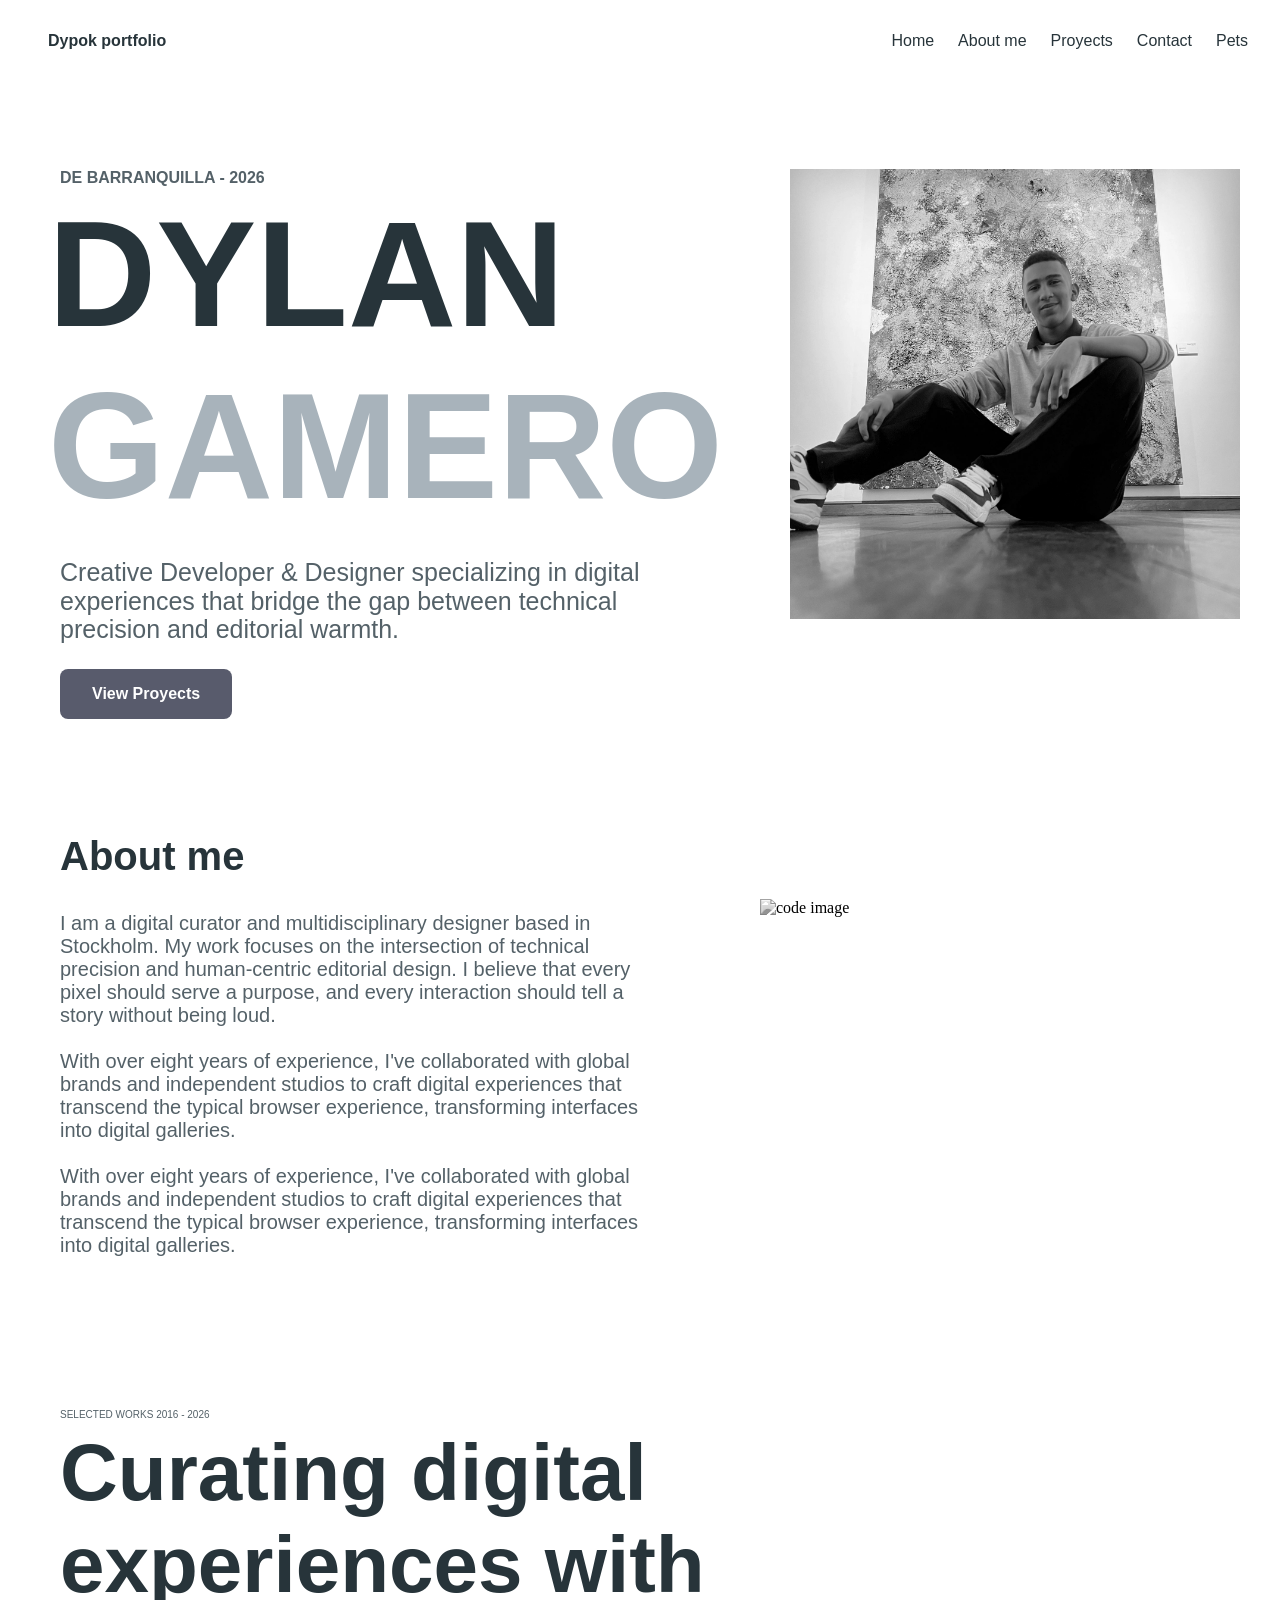
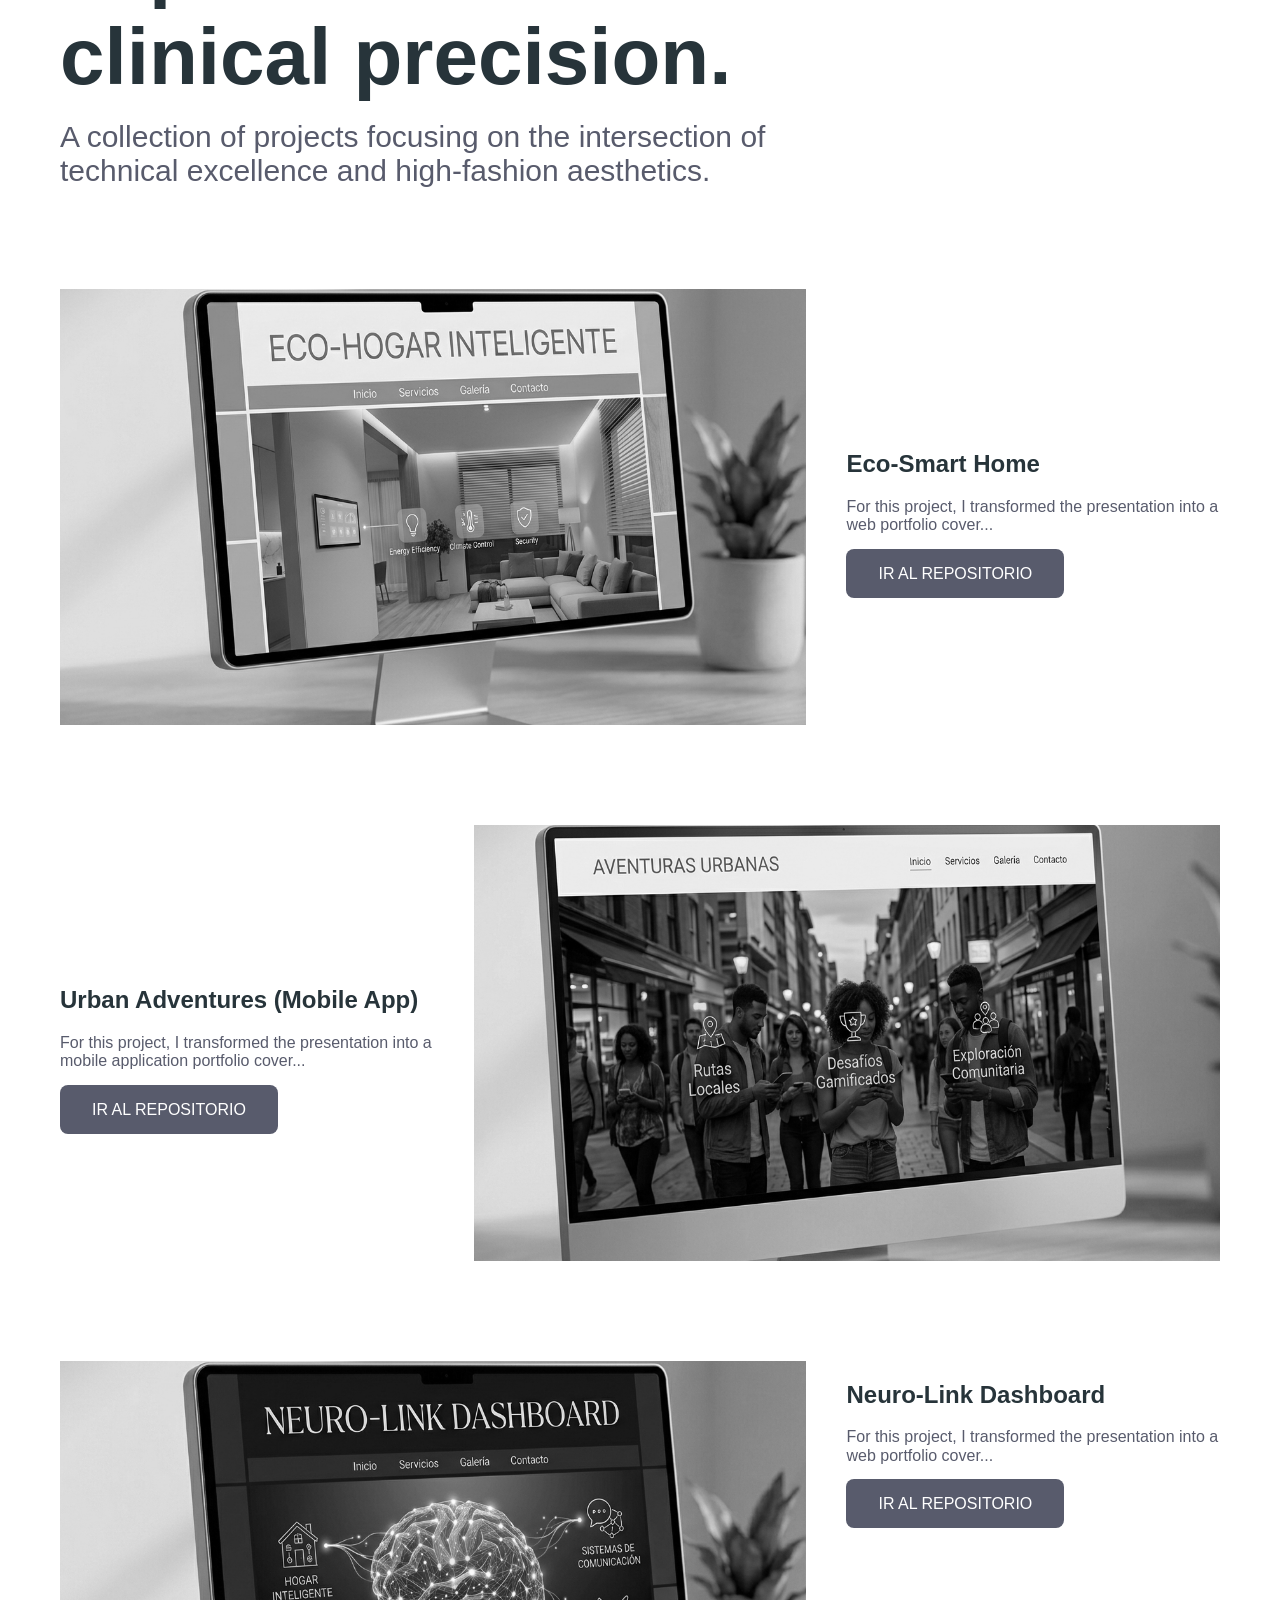
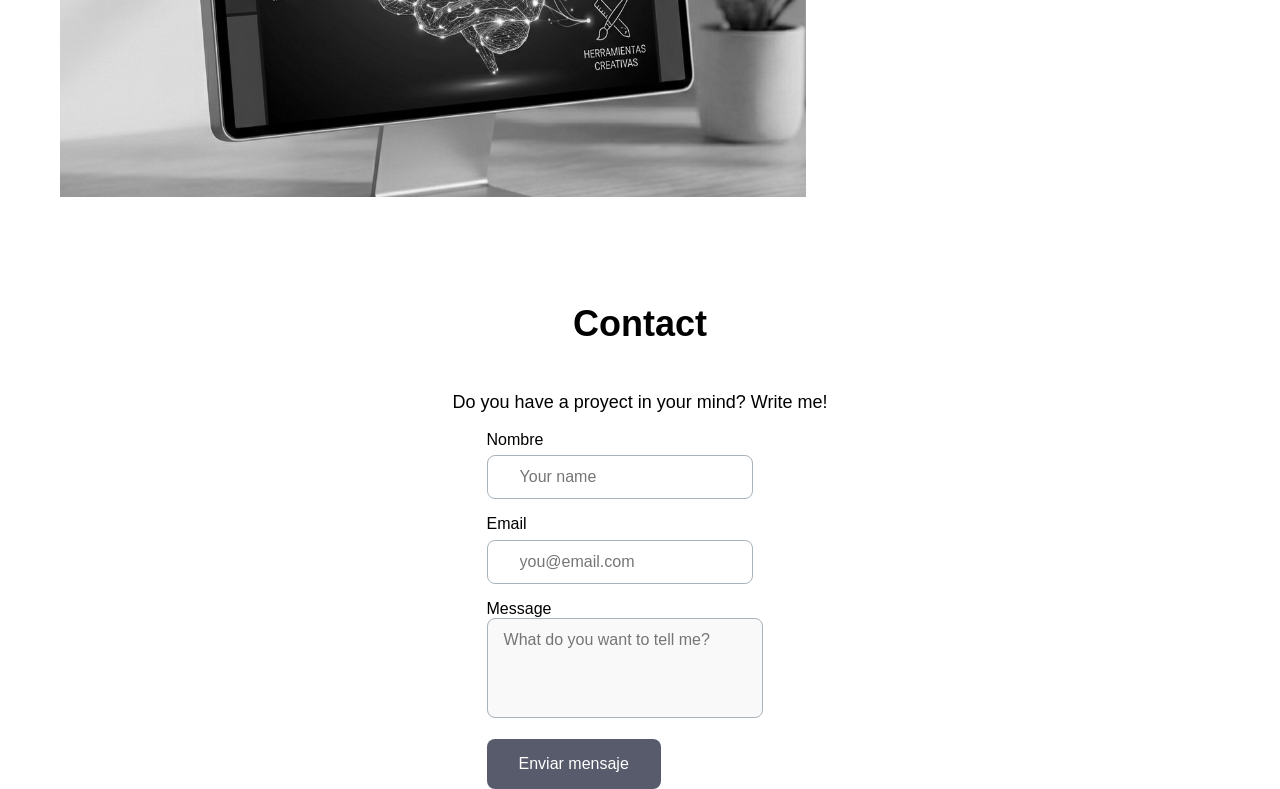
==== index.html @ 494ccb98 "v1" ====
<!DOCTYPE html>
<html lang="en">

<head>
    <meta charset="UTF-8">
    <meta name="viewport" content="width=device-width, initial-scale=1.0">
    <link rel="stylesheet" href="src/css/style.css">
    <link rel="stylesheet" href="src/css/normalize.css">
    <link rel="stylesheet" href="src/fonts/Inter-VariableFont_opsz,wght.ttf">
    <link rel="stylesheet" href="src/fonts/Lato-Bold.ttf">
    <title>Dylan Gamero Portfolio</title>
</head>

<body>
    <header>

        <nav>
            <h4 class="title_links inter_font first_color">Dypok portfolio</h4>
            <ul class="nav_links">
                <li><a class="first_color inter_font" href="index.html">Home</a></li>
                <li><a class="inter_font first_color" href="#About">About me</a></li>
                <li><a class="inter_font first_color" href="#Proyects">Proyects</a></li>
                <li><a class="inter_font first_color" href="#Contact">Contact</a></li>
                <li><a class="inter_font first_color" href="mascotas.html">Pets</a></li>
            </ul>

        </nav>
    </header>
    <main id="About">

        <section class="first_section">
            <div class="first_section_f">
                <h4 class="lato-bold third_color">DE BARRANQUILLA - 2026</h4>

                <h1 class="lato-bold first_color">DYLAN <span class="lato-bold second_color">GAMERO</span></h1>
                <p class="third_color section_p">Creative Developer & Designer specializing in digital
                    experiences that
                    bridge the gap between
                    technical precision and editorial warmth.</p>
                <button onclick="Proyects" class="button_1 lato-bold">View Proyects</button>
            </div>
            <img class="first_section_img" src="src/imgs/my_photo.webp" alt="foto de dylan gamero">
        </section>

        <section id="Proyects" class="second_section">
            <div>
                <h2 class="second_section_title">About me</h2>
                <p class="second_section_p third_color">I am a digital curator and multidisciplinary designer based in
                    Stockholm.
                    My work focuses on the
                    intersection of technical precision and human-centric editorial design. I believe that every pixel
                    should serve a purpose, and every interaction should tell a story without being loud.
                    <br><br>
                    With over eight years of experience, I've collaborated with global brands and independent
                    studios to
                    craft digital experiences that transcend the typical browser experience, transforming interfaces
                    into digital galleries.
                    <br><br>
                    With over eight years of experience, I've collaborated with global brands and independent studios to
                    craft digital experiences that transcend the typical browser experience, transforming interfaces
                    into digital galleries.
                </p>
            </div>
            <img class="second_section_img" src="src/imgs/code.jpg" alt="code image">
        </section>

        <section id="Proyects">
            <div class="third_section_title">
                <p class="third_section_p_t">SELECTED WORKS 2016 - 2026</p>
                <h2 class="third_section_h2">Curating digital experiences with clinical precision.</h2>
                <p class="third_section_p">A collection of projects focusing on the intersection of technical excellence
                    and high-fashion aesthetics.</p>
            </div>

            <ul class="third_section" style="list-style: none; padding: 0;">

                <li class="card_1">
                    <div class="img_container">
                        <img src="src/imgs/proyect_1.png" alt="Proyect 1">
                    </div>
                    <div class="card_1_section">
                        <h2>Eco-Smart Home</h2>
                        <p>For this project, I transformed the presentation into a web portfolio cover...</p>
                        <a class="button_2" target="_blank" href="https://github.com/dypokkk">IR AL REPOSITORIO</a>
                    </div>
                </li>

                <li class="card_2">
                    <div class="card_2_section">
                        <h2>Urban Adventures (Mobile App)</h2>
                        <p>For this project, I transformed the presentation into a mobile application portfolio cover...
                        </p>
                        <a class="button_2" target="_blank" href="https://github.com/dypokkk">IR AL REPOSITORIO</a>
                    </div>
                    <div class="img_container">
                        <img src="src/imgs/proyect_2.png" alt="Proyect 2">
                    </div>
                </li>

                <li class="card_3">
                    <div class="img_container">
                        <img src="src/imgs/proyect_3.png" alt="Proyect 3">
                    </div>
                    <div class="card_3_section">
                        <h2>Neuro-Link Dashboard</h2>
                        <p>For this project, I transformed the presentation into a web portfolio cover...</p>
                        <a class="button_2" target="_blank" href="https://github.com/dypokkk">IR AL REPOSITORIO</a>
                    </div>
                </li>

            </ul>
        </section>
        <section id="contact">
            <div class="fourth_section">
                <h2>Contact</h2>
                <p>
                    Do you have a proyect in your mind? Write me!
                </p>

                <form class="fourth_section_form" action="#" method="post">

                    <div>
                        <label for="nombre">Nombre</label>
                        <input type="text" name="name" placeholder="Your name" required />
                    </div>

                    <div>
                        <label for="email">Email</label>
                        <input type="email" id="email" name="email" placeholder="you@email.com" required />
                    </div>

                    <div>
                        <label for="mensaje">Message</label>
                        <textarea name="message" placeholder="What do you want to tell me?" required></textarea>
                    </div>

                    <button style="margin-top: 16px;" type="submit" class="button_2">Enviar mensaje</button>

                </form>
            </div>
        </section>

    </main>

</body>

</html>
---- src/css/style.css ----
.inter_font {
    font-family: "Inter", sans-serif;
}

.lato-bold {
    font-family: "Lato", sans-serif;
    font-weight: 700;
}

a {
    text-decoration: none;
}

header {
    position: sticky;
    z-index: 1000;
    top: 0;
}

nav {
    color: #ecf0f1;
    display: flex;
    justify-content: space-between;
    align-items: center;
    padding: 16px 32px;
    background-color: rgba(255, 255, 255, 0.5);
    -webkit-backdrop-filter: blur(10px);
    backdrop-filter: blur(10px);
    border-bottom: 1px solid rgba(255, 255, 255, 0.2);
}

.nav_links {
    list-style: none;
    display: flex;
    gap: 24px;
    align-items: center;

}

.title_links {
    gap: 12px;
    display: flex;
    align-items: center;
    margin-left: 16px;
}

.first_color {
    color: #27343a;
}

.second_color {
    color: #a8b3bb;
}

.third_color {
    color: #546168;
}

h4 {
    margin: 0;
}

.button_1 {
    background-color: #585b6c;
    border: none;
    color: #fff;
    padding: 16px 32px;
    font-size: 16px;
    cursor: pointer;
    border-radius: 8px;
}

.first_section {
    display: flex;
    margin-top: 86px;
    margin-left: 60px;
}

.first_section h1 {
    font-size: 150px;
    margin: 0;
    margin-left: -12px;
}

.article_texts {
    margin-right: 40px;
}

.first_section_img {
    width: auto;
    height: 450px;
    filter: grayscale(100%);
    transition: filter 0.5s ease-in-out;
    margin-right: 40px;
}

.first_section>img:hover {
    filter: none;
}

.section_p {
    font-size: 25px;
    font-weight: 500;
    font-family: "Lato", sans-serif;
    width: 600px;
}

.second_section {
    display: flex;
    margin-top: 80px;
}


.second_section_img {
    width: auto;
    height: 350px;
    margin-top: 100px;
    margin-bottom: 100px;
    margin-left: 100px;
    filter: grayscale(100%);
    transition: filter 0.5s ease-in-out;
}

.second_section>img:hover {
    filter: none;
}

.second_section_p {
    font-size: 20px;
    font-weight: 500;
    font-family: "Lato", sans-serif;
    width: 600px;
    margin-left: 60px;
}

.second_section_p br {
    margin: 24px;
}

.second_section_title {
    color: #27343a;
    font-family: "Lato", sans-serif;
    width: 600px;
    font-size: 40px;
    margin-left: 60px;
}

.third_section_title {
    width: 800px;
    margin: 60px;

}

.third_section_h2 {
    color: #27343a;
    font-family: "Lato", sans-serif;
    font-size: 80px;
}

.third_section_p_t {
    color: #546168;
    font-family: "Lato", sans-serif;
    margin-bottom: -60px;
    font-size: 10px;
}

.third_section_p {
    color: #585b6c;
    font-family: "Lato", sans-serif;
    font-size: 30px;
    margin-top: -50px;
}

.third_section {
    display: flex;
    flex-direction: column;
    align-items: center;
}

.card_1 {
    margin: 60px;
    margin-top: 40px;
    display: flex;
    justify-content: center;
    align-items: center;
}

.card_1_section {
    margin-left: 40px;
    width: 400px;
}

.card_1_section h2 {
    color: #27343a;
    font-family: "Lato", sans-serif;
}

.card_1_section p {
    color: #585b6c;
    font-family: "Lato", sans-serif;
    margin-bottom: 30px;
}

.card_2 {
    margin: 60px;
    margin-top: 40px;
    display: flex;
    justify-content: center;
    align-items: center;
}

.card_2_section {
    margin-right: 40px;
    width: 400px;
}

.card_2_section h2 {
    color: #27343a;
    font-family: "Lato", sans-serif;
}

.card_2_section p {
    color: #585b6c;
    font-family: "Lato", sans-serif;
    margin-bottom: 30px;
}

.card_3 {
    margin: 60px;
    margin-top: 40px;
    display: flex;
}

.card_3_section {
    margin-left: 40px;
    width: 400px;
}

.card_3_section h2 {
    color: #27343a;
    font-family: "Lato", sans-serif;
}

.card_3_section p {
    color: #585b6c;
    font-family: "Lato", sans-serif;
    margin-bottom: 30px;
}

.img_container {
    max-width: 800px;
    height: 436px;
    overflow: hidden;
}

.img_container img {
    width: 100%;
    height: 100%;
    transform: scale(1.2);
    filter: grayscale(100%);
    transition: transform 1s ease-out, filter 1s ease-in-out;
}

.img_container img:hover {
    transform: scale(1.4);
    filter: none;
}

.button_2 {
    background-color: #585b6c;
    border: none;
    color: #fff;
    padding: 16px 32px;
    font-size: 16px;
    cursor: pointer;
    border-radius: 8px;
    font-family: "Lato", sans-serif;
}

.fourth_section {
    display: flex;
    align-items: center;
    flex-direction: column;
}

.fourth_section h2 {
    font-family: "Lato", sans-serif;
    font-size: 36px;

}

.fourth_section p {
    font-family: "Lato", sans-serif;
    font-size: 18px;

}

.fourth_section_form label {
    font-family: "Lato", sans-serif;
}

.fourth_section_form textarea {
    width: 90%;
    max-width: 600px;
    height: 100px;
    resize: none;
    padding: 12px 16px;
    border: 1px solid #a8b3bb;
    border-radius: 8px;
    font-family: "Inter", sans-serif;
    font-size: 16px;
    background-color: #f9f9f9;
    outline: none;
}


.fourth_section_form input {
    font-family: "Lato", sans-serif;
    padding: 12px 32px;
    border-radius: 8px;
    border: 1px solid #a8b3bb;
    margin-top: 6px;
    margin-bottom: 16px;
    display: block;
    max-width: 600px;
}
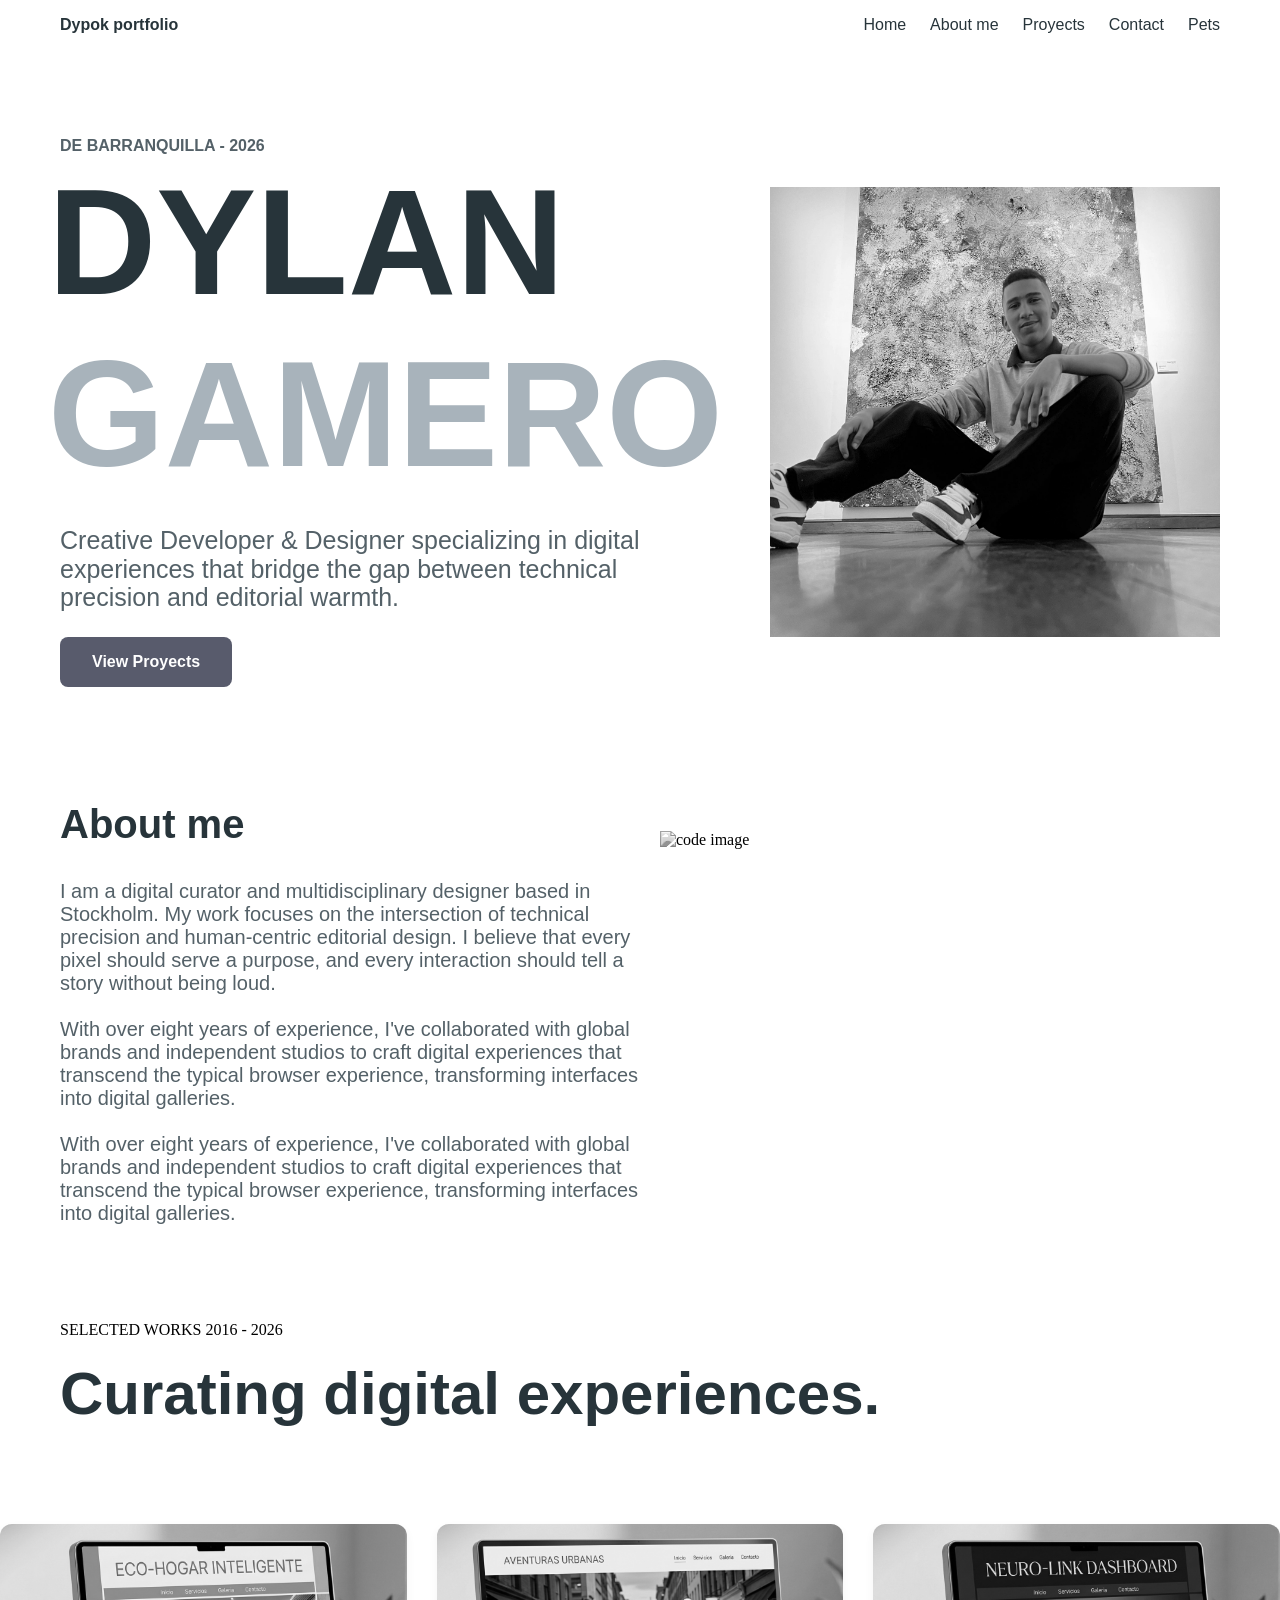
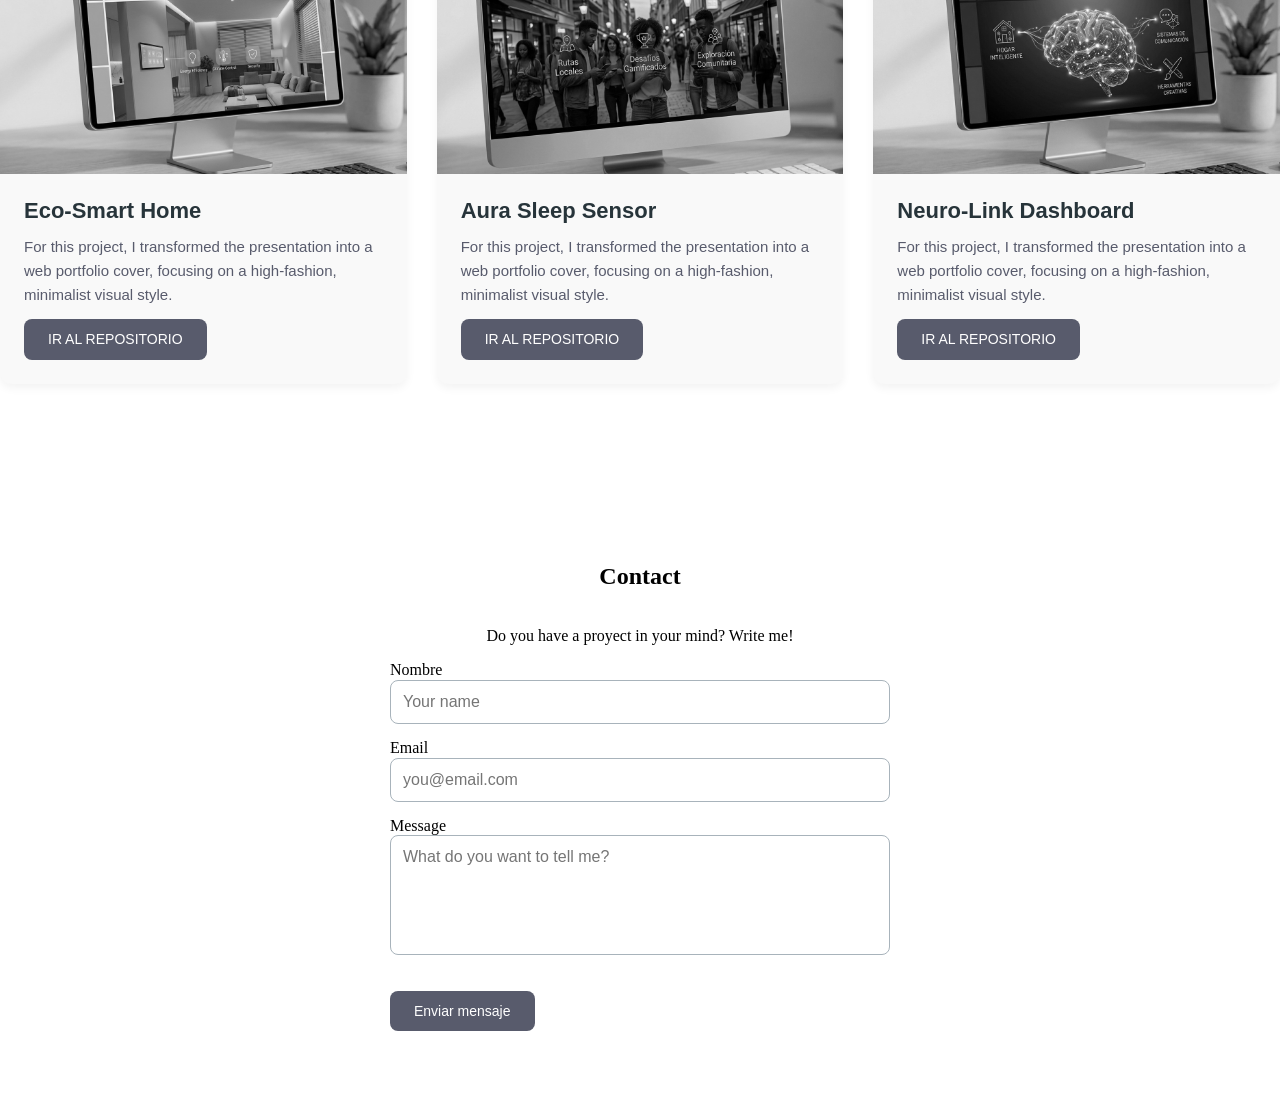
==== commit 95c27d28: "semana 2" ====
--- a/index.html
+++ b/index.html
@@ -65,51 +65,48 @@
         </section>
 
         <section id="Proyects">
-            <div class="third_section_title">
-                <p class="third_section_p_t">SELECTED WORKS 2016 - 2026</p>
-                <h2 class="third_section_h2">Curating digital experiences with clinical precision.</h2>
-                <p class="third_section_p">A collection of projects focusing on the intersection of technical excellence
-                    and high-fashion aesthetics.</p>
+    <div class="third_section_title">
+        <p class="third_section_p_t">SELECTED WORKS 2016 - 2026</p>
+        <h2 class="third_section_h2">Curating digital experiences.</h2>
+    </div>
+
+    <ul class="projects_grid" style="list-style: none; padding: 0;">
+        
+        <li class="card_1">
+            <div class="img_container">
+                <img src="src/imgs/proyect_1.png" alt="Eco-Smart Home">
             </div>
+            <div class="card_1_section">
+                <h2>Eco-Smart Home</h2>
+                <p>For this project, I transformed the presentation into a web portfolio cover, focusing on a high-fashion, minimalist visual style.</p>
+                <a class="button_2" target="_blank" href="https://github.com/dypokkk">IR AL REPOSITORIO</a>
+            </div>
+        </li>
 
-            <ul class="third_section" style="list-style: none; padding: 0;">
+        <li class="card_2">
+            <div class="img_container">
+                <img src="src/imgs/proyect_2.png" alt="Aura Sleep Sensor">
+            </div>
+            <div class="card_2_section">
+                <h2>Aura Sleep Sensor</h2>
+                <p>For this project, I transformed the presentation into a web portfolio cover, focusing on a high-fashion, minimalist visual style.</p>
+                <a class="button_2" target="_blank" href="https://github.com/dypokkk">IR AL REPOSITORIO</a>
+            </div>
+        </li>
 
-                <li class="card_1">
-                    <div class="img_container">
-                        <img src="src/imgs/proyect_1.png" alt="Proyect 1">
-                    </div>
-                    <div class="card_1_section">
-                        <h2>Eco-Smart Home</h2>
-                        <p>For this project, I transformed the presentation into a web portfolio cover...</p>
-                        <a class="button_2" target="_blank" href="https://github.com/dypokkk">IR AL REPOSITORIO</a>
-                    </div>
-                </li>
+        <li class="card_3">
+            <div class="img_container">
+                <img src="src/imgs/proyect_3.png" alt="Neuro-Link Dashboard">
+            </div>
+            <div class="card_3_section">
+                <h2>Neuro-Link Dashboard</h2>
+                <p>For this project, I transformed the presentation into a web portfolio cover, focusing on a high-fashion, minimalist visual style.</p>
+                <a class="button_2" target="_blank" href="https://github.com/dypokkk">IR AL REPOSITORIO</a>
+            </div>
+        </li>
 
-                <li class="card_2">
-                    <div class="card_2_section">
-                        <h2>Urban Adventures (Mobile App)</h2>
-                        <p>For this project, I transformed the presentation into a mobile application portfolio cover...
-                        </p>
-                        <a class="button_2" target="_blank" href="https://github.com/dypokkk">IR AL REPOSITORIO</a>
-                    </div>
-                    <div class="img_container">
-                        <img src="src/imgs/proyect_2.png" alt="Proyect 2">
-                    </div>
-                </li>
-
-                <li class="card_3">
-                    <div class="img_container">
-                        <img src="src/imgs/proyect_3.png" alt="Proyect 3">
-                    </div>
-                    <div class="card_3_section">
-                        <h2>Neuro-Link Dashboard</h2>
-                        <p>For this project, I transformed the presentation into a web portfolio cover...</p>
-                        <a class="button_2" target="_blank" href="https://github.com/dypokkk">IR AL REPOSITORIO</a>
-                    </div>
-                </li>
-
-            </ul>
-        </section>
+    </ul>
+</section>
         <section id="contact">
             <div class="fourth_section">
                 <h2>Contact</h2>
--- a/src/css/style.css
+++ b/src/css/style.css
@@ -1,3 +1,4 @@
+/* --- FUENTES Y VARIABLES --- */
 .inter_font {
     font-family: "Inter", sans-serif;
 }
@@ -7,10 +8,20 @@
     font-weight: 700;
 }
 
+.first_color { color: #27343a; }
+.second_color { color: #a8b3bb; }
+.third_color { color: #546168; }
+
+/* --- GENERALES --- */
 a {
     text-decoration: none;
 }
 
+h4 {
+    margin: 0;
+}
+
+/* --- TASK 2: HEADER CON FLEXBOX --- */
 header {
     position: sticky;
     z-index: 1000;
@@ -18,11 +29,10 @@
 }
 
 nav {
-    color: #ecf0f1;
-    display: flex;
-    justify-content: space-between;
-    align-items: center;
-    padding: 16px 32px;
+    display: flex; /* Contenedor flexible */
+    justify-content: space-between; /* Distribución uniforme */
+    align-items: center; /* Centrado vertical */
+    padding: 16px 60px;
     background-color: rgba(255, 255, 255, 0.5);
     -webkit-backdrop-filter: blur(10px);
     backdrop-filter: blur(10px);
@@ -31,35 +41,52 @@
 
 .nav_links {
     list-style: none;
-    display: flex;
+    display: flex; /* Links en fila */
     gap: 24px;
     align-items: center;
-
+    margin: 0;
 }
 
 .title_links {
     gap: 12px;
     display: flex;
     align-items: center;
-    margin-left: 16px;
-}
-
-.first_color {
-    color: #27343a;
-}
-
-.second_color {
-    color: #a8b3bb;
-}
-
-.third_color {
-    color: #546168;
-}
-
-h4 {
-    margin: 0;
-}
-
+}
+
+/* --- SECCIÓN HERO (FLEXBOX) --- */
+.first_section {
+    display: flex;
+    justify-content: space-between;
+    align-items: center;
+    margin-top: 86px;
+    padding: 0 60px;
+}
+
+.first_section h1 {
+    font-size: 150px;
+    margin: 0;
+    margin-left: -12px;
+}
+
+.section_p {
+    font-size: 25px;
+    font-weight: 500;
+    font-family: "Lato", sans-serif;
+    max-width: 600px;
+}
+
+.first_section_img {
+    width: auto;
+    height: 450px;
+    filter: grayscale(100%);
+    transition: filter 0.5s ease-in-out;
+}
+
+.first_section_img:hover {
+    filter: none;
+}
+
+/* --- BOTONES --- */
 .button_1 {
     background-color: #585b6c;
     border: none;
@@ -70,257 +97,154 @@
     border-radius: 8px;
 }
 
-.first_section {
-    display: flex;
-    margin-top: 86px;
-    margin-left: 60px;
-}
-
-.first_section h1 {
-    font-size: 150px;
-    margin: 0;
-    margin-left: -12px;
-}
-
-.article_texts {
-    margin-right: 40px;
-}
-
-.first_section_img {
-    width: auto;
-    height: 450px;
-    filter: grayscale(100%);
-    transition: filter 0.5s ease-in-out;
-    margin-right: 40px;
-}
-
-.first_section>img:hover {
-    filter: none;
-}
-
-.section_p {
-    font-size: 25px;
-    font-weight: 500;
-    font-family: "Lato", sans-serif;
-    width: 600px;
-}
-
-.second_section {
-    display: flex;
-    margin-top: 80px;
-}
-
-
-.second_section_img {
-    width: auto;
-    height: 350px;
-    margin-top: 100px;
-    margin-bottom: 100px;
-    margin-left: 100px;
-    filter: grayscale(100%);
-    transition: filter 0.5s ease-in-out;
-}
-
-.second_section>img:hover {
-    filter: none;
-}
-
-.second_section_p {
-    font-size: 20px;
-    font-weight: 500;
-    font-family: "Lato", sans-serif;
-    width: 600px;
-    margin-left: 60px;
-}
-
-.second_section_p br {
-    margin: 24px;
-}
-
-.second_section_title {
-    color: #27343a;
-    font-family: "Lato", sans-serif;
-    width: 600px;
-    font-size: 40px;
-    margin-left: 60px;
-}
-
-.third_section_title {
-    width: 800px;
-    margin: 60px;
-
-}
-
-.third_section_h2 {
-    color: #27343a;
-    font-family: "Lato", sans-serif;
-    font-size: 80px;
-}
-
-.third_section_p_t {
-    color: #546168;
-    font-family: "Lato", sans-serif;
-    margin-bottom: -60px;
-    font-size: 10px;
-}
-
-.third_section_p {
-    color: #585b6c;
-    font-family: "Lato", sans-serif;
-    font-size: 30px;
-    margin-top: -50px;
-}
-
-.third_section {
-    display: flex;
-    flex-direction: column;
-    align-items: center;
-}
-
-.card_1 {
-    margin: 60px;
-    margin-top: 40px;
-    display: flex;
-    justify-content: center;
-    align-items: center;
-}
-
-.card_1_section {
-    margin-left: 40px;
-    width: 400px;
-}
-
-.card_1_section h2 {
-    color: #27343a;
-    font-family: "Lato", sans-serif;
-}
-
-.card_1_section p {
-    color: #585b6c;
-    font-family: "Lato", sans-serif;
-    margin-bottom: 30px;
-}
-
-.card_2 {
-    margin: 60px;
-    margin-top: 40px;
-    display: flex;
-    justify-content: center;
-    align-items: center;
-}
-
-.card_2_section {
-    margin-right: 40px;
-    width: 400px;
-}
-
-.card_2_section h2 {
-    color: #27343a;
-    font-family: "Lato", sans-serif;
-}
-
-.card_2_section p {
-    color: #585b6c;
-    font-family: "Lato", sans-serif;
-    margin-bottom: 30px;
-}
-
-.card_3 {
-    margin: 60px;
-    margin-top: 40px;
-    display: flex;
-}
-
-.card_3_section {
-    margin-left: 40px;
-    width: 400px;
-}
-
-.card_3_section h2 {
-    color: #27343a;
-    font-family: "Lato", sans-serif;
-}
-
-.card_3_section p {
-    color: #585b6c;
-    font-family: "Lato", sans-serif;
-    margin-bottom: 30px;
-}
-
-.img_container {
-    max-width: 800px;
-    height: 436px;
-    overflow: hidden;
-}
-
-.img_container img {
-    width: 100%;
-    height: 100%;
-    transform: scale(1.2);
-    filter: grayscale(100%);
-    transition: transform 1s ease-out, filter 1s ease-in-out;
-}
-
-.img_container img:hover {
-    transform: scale(1.4);
-    filter: none;
-}
-
 .button_2 {
     background-color: #585b6c;
     border: none;
     color: #fff;
-    padding: 16px 32px;
-    font-size: 16px;
+    padding: 12px 24px;
+    font-size: 14px;
     cursor: pointer;
     border-radius: 8px;
     font-family: "Lato", sans-serif;
-}
-
+    align-self: flex-start; /* Evita que el botón ocupe todo el ancho */
+}
+
+/* --- SEGUNDA SECCIÓN (ABOUT) --- */
+.second_section {
+    display: flex;
+    align-items: center;
+    margin-top: 80px;
+    padding: 0 60px;
+}
+
+.second_section_img {
+    width: auto;
+    height: 350px;
+    filter: grayscale(100%);
+    transition: filter 0.5s ease-in-out;
+}
+
+.second_section_img:hover {
+    filter: none;
+}
+
+.second_section_p {
+    font-size: 20px;
+    font-weight: 500;
+    font-family: "Lato", sans-serif;
+    max-width: 600px;
+}
+
+.second_section_title {
+    color: #27343a;
+    font-family: "Lato", sans-serif;
+    font-size: 40px;
+}
+
+/* --- TASK 3 & 4: GRID LAYOUT PARA PROYECTOS Y MASCOTAS --- */
+.third_section_title {
+    padding: 60px;
+}
+
+.third_section_h2 {
+    color: #27343a;
+    font-family: "Lato", sans-serif;
+    font-size: 60px; /* Reducido un poco para mejor ajuste */
+    margin: 20px 0;
+}
+
+/* Contenedor Grid Principal */
+.projects_grid, .pets_grid {
+    display: grid;
+    grid-template-columns: repeat(3, 1fr); /* 3 columnas iguales */
+    gap: 30px;
+    padding: 0 60px;
+    list-style: none;
+    margin-bottom: 80px;
+}
+
+/* Estilo de Tarjetas para Grid */
+.projects_grid li, .pets_grid li {
+    display: flex;
+    flex-direction: column;
+    background-color: #f9f9f9;
+    border-radius: 12px;
+    overflow: hidden;
+    box-shadow: 0 4px 10px rgba(0,0,0,0.05);
+}
+
+.img_container {
+    width: 100%;
+    height: 250px;
+    overflow: hidden;
+}
+
+.img_container img {
+    width: 100%;
+    height: 100%;
+    object-fit: cover;
+    transform: scale(1.1);
+    filter: grayscale(100%);
+    transition: transform 0.8s ease, filter 0.8s ease, object-position 0.8s ease;
+    object-position: center;
+    transform: scale(1.05);
+}
+
+.img_container img:hover {
+    transform: scale(1.2);
+    filter: none;
+}
+
+/* Secciones de texto dentro de las tarjetas */
+.card_1_section, .card_2_section, .card_3_section {
+    padding: 24px;
+    display: flex;
+    flex-direction: column;
+    gap: 12px;
+    flex-grow: 1;
+}
+
+.card_1_section h2, .card_2_section h2, .card_3_section h2 {
+    margin: 0;
+    font-size: 22px;
+    color: #27343a;
+    font-family: "Lato", sans-serif;
+}
+
+.card_1_section p, .card_2_section p, .card_3_section p {
+    margin: 0;
+    color: #585b6c;
+    font-family: "Lato", sans-serif;
+    font-size: 15px;
+    line-height: 1.6;
+    flex-grow: 1; /* Empuja el botón al fondo */
+}
+
+/* --- CONTACTO (FLEXBOX) --- */
 .fourth_section {
     display: flex;
     align-items: center;
     flex-direction: column;
-}
-
-.fourth_section h2 {
-    font-family: "Lato", sans-serif;
-    font-size: 36px;
-
-}
-
-.fourth_section p {
-    font-family: "Lato", sans-serif;
-    font-size: 18px;
-
-}
-
-.fourth_section_form label {
-    font-family: "Lato", sans-serif;
-}
-
-.fourth_section_form textarea {
-    width: 90%;
-    max-width: 600px;
-    height: 100px;
-    resize: none;
-    padding: 12px 16px;
-    border: 1px solid #a8b3bb;
-    border-radius: 8px;
-    font-family: "Inter", sans-serif;
-    font-size: 16px;
-    background-color: #f9f9f9;
-    outline: none;
-}
-
-
-.fourth_section_form input {
-    font-family: "Lato", sans-serif;
-    padding: 12px 32px;
+    padding: 80px 0;
+}
+
+.fourth_section_form {
+    display: flex;
+    flex-direction: column;
+    gap: 15px;
+    width: 100%;
+    max-width: 500px;
+}
+
+.fourth_section_form input, .fourth_section_form textarea {
+    width: 100%;
+    padding: 12px;
     border-radius: 8px;
     border: 1px solid #a8b3bb;
-    margin-top: 6px;
-    margin-bottom: 16px;
-    display: block;
-    max-width: 600px;
+    font-family: "Lato", sans-serif;
+}
+
+.fourth_section_form textarea {
+    height: 120px;
+    resize: none;
 }
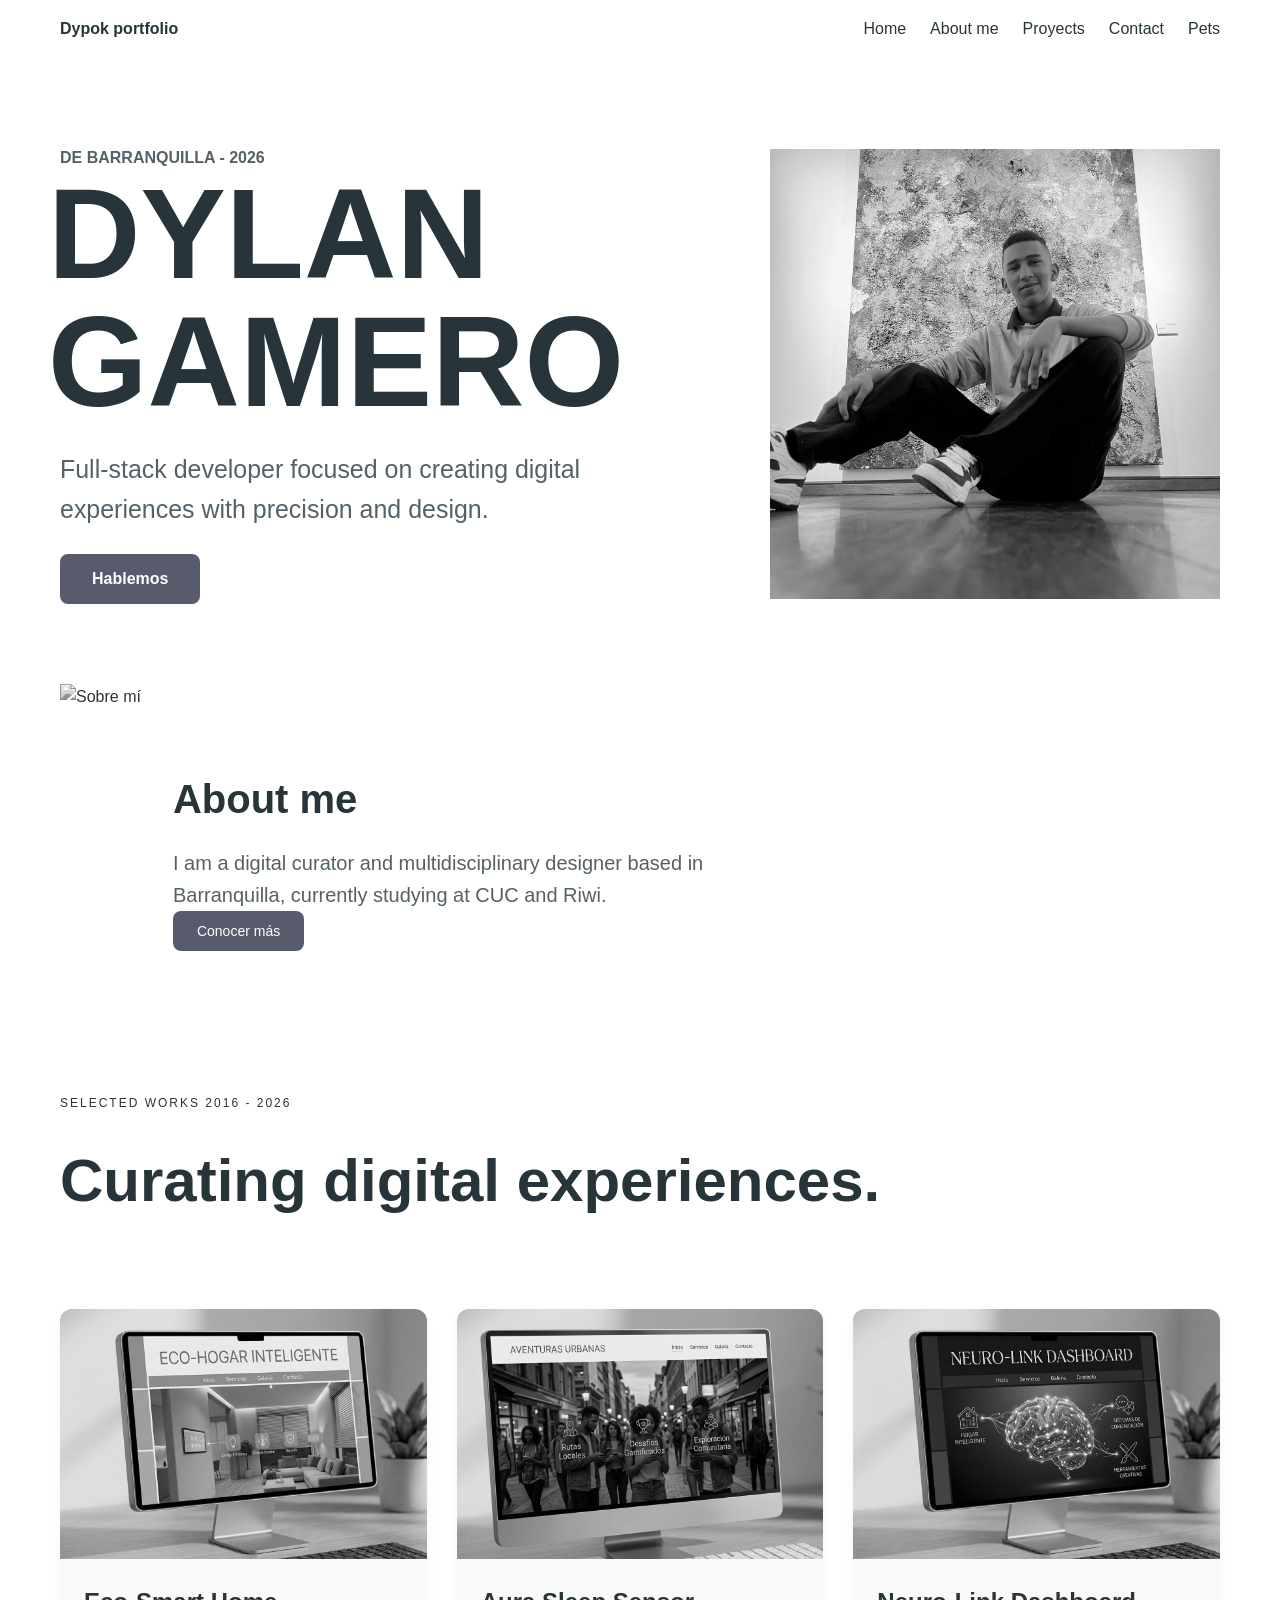
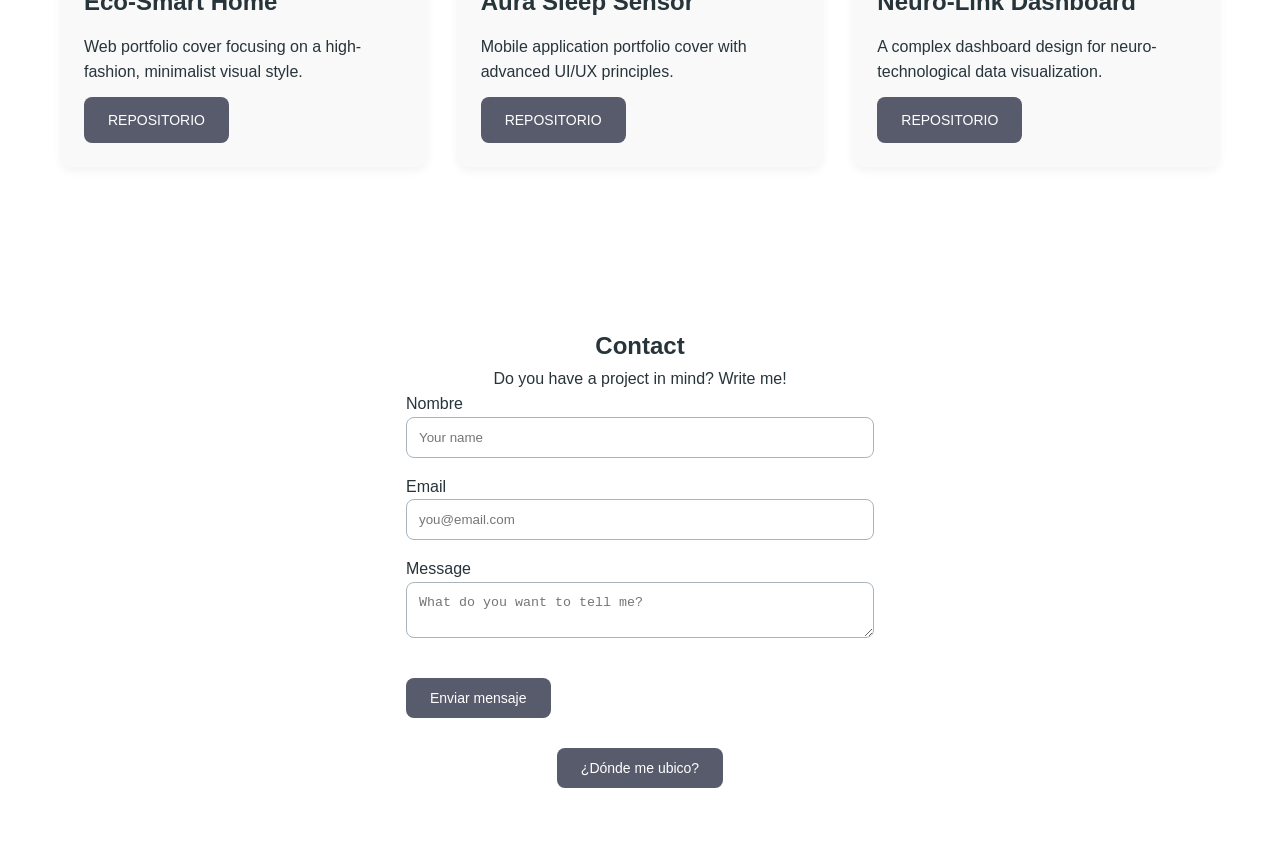
==== commit 6f0ab5e1: "add w3 changes in spanish" ====
--- a/index.html
+++ b/index.html
@@ -1,19 +1,15 @@
 <!DOCTYPE html>
-<html lang="en">
+<html lang="es">
 
 <head>
     <meta charset="UTF-8">
     <meta name="viewport" content="width=device-width, initial-scale=1.0">
     <link rel="stylesheet" href="src/css/style.css">
-    <link rel="stylesheet" href="src/css/normalize.css">
-    <link rel="stylesheet" href="src/fonts/Inter-VariableFont_opsz,wght.ttf">
-    <link rel="stylesheet" href="src/fonts/Lato-Bold.ttf">
-    <title>Dylan Gamero Portfolio</title>
+    <title>Dylan Gamero | Portafolio</title>
 </head>
 
 <body>
     <header>
-
         <nav>
             <h4 class="title_links inter_font first_color">Dypok portfolio</h4>
             <ul class="nav_links">
@@ -23,122 +19,113 @@
                 <li><a class="inter_font first_color" href="#Contact">Contact</a></li>
                 <li><a class="inter_font first_color" href="mascotas.html">Pets</a></li>
             </ul>
-
         </nav>
     </header>
-    <main id="About">
 
+    <main>
         <section class="first_section">
             <div class="first_section_f">
                 <h4 class="lato-bold third_color">DE BARRANQUILLA - 2026</h4>
-
-                <h1 class="lato-bold first_color">DYLAN <span class="lato-bold second_color">GAMERO</span></h1>
-                <p class="third_color section_p">Creative Developer & Designer specializing in digital
-                    experiences that
-                    bridge the gap between
-                    technical precision and editorial warmth.</p>
-                <button onclick="Proyects" class="button_1 lato-bold">View Proyects</button>
+                <h1 class="inter_font first_color">DYLAN <br> GAMERO</h1>
+                <p class="section_p third_color">Full-stack developer focused on creating digital experiences with
+                    precision and design.</p>
+                <button class="button_1 lato-bold"
+                    onclick="alert('¡Gracias por visitar mi portafolio!')">Hablemos</button>
             </div>
-            <img class="first_section_img" src="src/imgs/my_photo.webp" alt="foto de dylan gamero">
+            <div class="first_section_s">
+                <img class="first_section_img" src="src/imgs/my_photo.webp" alt="Dylan Gamero">
+            </div>
         </section>
 
-        <section id="Proyects" class="second_section">
-            <div>
+        <section id="About" class="second_section">
+            <div class="second_section_f">
+                <img class="second_section_img" src="src/imgs/code.jpg" alt="Sobre mí">
+            </div>
+            <div class="second_section_s">
                 <h2 class="second_section_title">About me</h2>
-                <p class="second_section_p third_color">I am a digital curator and multidisciplinary designer based in
-                    Stockholm.
-                    My work focuses on the
-                    intersection of technical precision and human-centric editorial design. I believe that every pixel
-                    should serve a purpose, and every interaction should tell a story without being loud.
-                    <br><br>
-                    With over eight years of experience, I've collaborated with global brands and independent
-                    studios to
-                    craft digital experiences that transcend the typical browser experience, transforming interfaces
-                    into digital galleries.
-                    <br><br>
-                    With over eight years of experience, I've collaborated with global brands and independent studios to
-                    craft digital experiences that transcend the typical browser experience, transforming interfaces
-                    into digital galleries.
+                <p id="about-text" class="second_section_p third_color">
+                    I am a digital curator and multidisciplinary designer based in Barranquilla, currently studying at
+                    CUC and Riwi.
                 </p>
+                <button onclick="cambiarDescripcion()" class="button_2">Conocer más</button>
             </div>
-            <img class="second_section_img" src="src/imgs/code.jpg" alt="code image">
         </section>
 
         <section id="Proyects">
-    <div class="third_section_title">
-        <p class="third_section_p_t">SELECTED WORKS 2016 - 2026</p>
-        <h2 class="third_section_h2">Curating digital experiences.</h2>
-    </div>
+            <div class="third_section_title">
+                <p class="third_section_p_t">SELECTED WORKS 2016 - 2026</p>
+                <h2 class="third_section_h2">Curating digital experiences.</h2>
+            </div>
 
-    <ul class="projects_grid" style="list-style: none; padding: 0;">
-        
-        <li class="card_1">
-            <div class="img_container">
-                <img src="src/imgs/proyect_1.png" alt="Eco-Smart Home">
-            </div>
-            <div class="card_1_section">
-                <h2>Eco-Smart Home</h2>
-                <p>For this project, I transformed the presentation into a web portfolio cover, focusing on a high-fashion, minimalist visual style.</p>
-                <a class="button_2" target="_blank" href="https://github.com/dypokkk">IR AL REPOSITORIO</a>
-            </div>
-        </li>
+            <ul class="projects_grid">
+                <li>
+                    <div class="img_container">
+                        <img src="src/imgs/proyect_1.png" alt="Eco-Smart Home">
+                    </div>
+                    <div class="card_1_section">
+                        <h2>Eco-Smart Home</h2>
+                        <p>Web portfolio cover focusing on a high-fashion, minimalist visual style.</p>
+                        <a class="button_2" target="_blank" href="https://github.com/dypokkk">REPOSITORIO</a>
+                    </div>
+                </li>
 
-        <li class="card_2">
-            <div class="img_container">
-                <img src="src/imgs/proyect_2.png" alt="Aura Sleep Sensor">
-            </div>
-            <div class="card_2_section">
-                <h2>Aura Sleep Sensor</h2>
-                <p>For this project, I transformed the presentation into a web portfolio cover, focusing on a high-fashion, minimalist visual style.</p>
-                <a class="button_2" target="_blank" href="https://github.com/dypokkk">IR AL REPOSITORIO</a>
-            </div>
-        </li>
+                <li>
+                    <div class="img_container">
+                        <img src="src/imgs/proyect_2.png" alt="Aura Sleep Sensor">
+                    </div>
+                    <div class="card_1_section">
+                        <h2>Aura Sleep Sensor</h2>
+                        <p>Mobile application portfolio cover with advanced UI/UX principles.</p>
+                        <a class="button_2" target="_blank" href="https://github.com/dypokkk">REPOSITORIO</a>
+                    </div>
+                </li>
 
-        <li class="card_3">
-            <div class="img_container">
-                <img src="src/imgs/proyect_3.png" alt="Neuro-Link Dashboard">
-            </div>
-            <div class="card_3_section">
-                <h2>Neuro-Link Dashboard</h2>
-                <p>For this project, I transformed the presentation into a web portfolio cover, focusing on a high-fashion, minimalist visual style.</p>
-                <a class="button_2" target="_blank" href="https://github.com/dypokkk">IR AL REPOSITORIO</a>
-            </div>
-        </li>
+                <li>
+                    <div class="img_container">
+                        <img src="src/imgs/proyect_3.png" alt="Neuro-Link Dashboard">
+                    </div>
+                    <div class="card_1_section">
+                        <h2>Neuro-Link Dashboard</h2>
+                        <p>A complex dashboard design for neuro-technological data visualization.</p>
+                        <a class="button_2" target="_blank" href="https://github.com/dypokkk">REPOSITORIO</a>
+                    </div>
+                </li>
+            </ul>
+        </section>
 
-    </ul>
-</section>
-        <section id="contact">
+        <section id="Contact">
             <div class="fourth_section">
                 <h2>Contact</h2>
-                <p>
-                    Do you have a proyect in your mind? Write me!
-                </p>
+                <p>Do you have a project in mind? Write me!</p>
 
                 <form class="fourth_section_form" action="#" method="post">
-
                     <div>
                         <label for="nombre">Nombre</label>
-                        <input type="text" name="name" placeholder="Your name" required />
+                        <input type="text" id="nombre" name="name" placeholder="Your name" required />
                     </div>
-
                     <div>
                         <label for="email">Email</label>
                         <input type="email" id="email" name="email" placeholder="you@email.com" required />
                     </div>
-
                     <div>
                         <label for="mensaje">Message</label>
-                        <textarea name="message" placeholder="What do you want to tell me?" required></textarea>
+                        <textarea id="mensaje" name="message" placeholder="What do you want to tell me?"
+                            required></textarea>
                     </div>
+                    <button type="submit" class="button_2" style="margin-top: 16px;">Enviar mensaje</button>
+                </form>
 
-                    <button style="margin-top: 16px;" type="submit" class="button_2">Enviar mensaje</button>
-
-                </form>
+                <div style="margin-top: 30px; text-align: center;">
+                    <button onclick="toggleContacto()" class="button_2">¿Dónde me ubico?</button>
+                    <p id="extra-info" style="display: none; margin-top: 15px; font-family: 'Lato', sans-serif;">
+                        📍 Actualmente en Barranquilla, Colombia 🇨🇴
+                    </p>
+                </div>
             </div>
         </section>
-
     </main>
 
+    <script src="src/scripts/main.js"></script>
 </body>
 
 </html>
--- a/src/css/style.css
+++ b/src/css/style.css
@@ -1,27 +1,68 @@
-/* --- FUENTES Y VARIABLES --- */
-.inter_font {
-    font-family: "Inter", sans-serif;
-}
-
-.lato-bold {
-    font-family: "Lato", sans-serif;
-    font-weight: 700;
-}
-
-.first_color { color: #27343a; }
-.second_color { color: #a8b3bb; }
-.third_color { color: #546168; }
-
-/* --- GENERALES --- */
+/* --- TASK 4: Optimización y Variables Globales --- */
+:root {
+    --primary-color: #27343a;
+    --secondary-color: #a8b3bb;
+    --third-color: #546168;
+    --accent-color: #585b6c;
+    --white: #ffffff;
+    --bg-light: #f9f9f9;
+    --main-font: "Lato", sans-serif;
+    --title-font: "Inter", sans-serif;
+}
+
+/* --- TASK 3: Reset e Imágenes Responsivas --- */
+* {
+    box-sizing: border-box;
+    margin: 0;
+    padding: 0;
+}
+
+html {
+    font-size: 16px;
+    /* Base para rem */
+    scroll-behavior: smooth;
+}
+
+body {
+    font-family: var(--main-font);
+    line-height: 1.6;
+    color: var(--primary-color);
+}
+
+img {
+    max-width: 100%;
+    /* Asegura que no se desborden */
+    height: auto;
+    display: block;
+}
+
 a {
     text-decoration: none;
 }
 
-h4 {
-    margin: 0;
-}
-
-/* --- TASK 2: HEADER CON FLEXBOX --- */
+/* --- Estilos Agrupados --- */
+.inter_font {
+    font-family: var(--title-font);
+}
+
+.lato-bold {
+    font-family: var(--main-font);
+    font-weight: 700;
+}
+
+.first_color {
+    color: var(--primary-color);
+}
+
+.second_color {
+    color: var(--secondary-color);
+}
+
+.third_color {
+    color: var(--third-color);
+}
+
+/* --- HEADER (FLEXBOX) --- */
 header {
     position: sticky;
     z-index: 1000;
@@ -29,55 +70,48 @@
 }
 
 nav {
-    display: flex; /* Contenedor flexible */
-    justify-content: space-between; /* Distribución uniforme */
-    align-items: center; /* Centrado vertical */
-    padding: 16px 60px;
+    display: flex;
+    justify-content: space-between;
+    align-items: center;
+    padding: 1rem 3.75rem;
     background-color: rgba(255, 255, 255, 0.5);
+    backdrop-filter: blur(10px);
     -webkit-backdrop-filter: blur(10px);
-    backdrop-filter: blur(10px);
     border-bottom: 1px solid rgba(255, 255, 255, 0.2);
 }
 
 .nav_links {
     list-style: none;
-    display: flex; /* Links en fila */
-    gap: 24px;
-    align-items: center;
-    margin: 0;
-}
-
-.title_links {
-    gap: 12px;
-    display: flex;
-    align-items: center;
-}
-
-/* --- SECCIÓN HERO (FLEXBOX) --- */
+    display: flex;
+    gap: 1.5rem;
+    align-items: center;
+}
+
+/* --- SECCIÓN HERO --- */
 .first_section {
     display: flex;
     justify-content: space-between;
     align-items: center;
-    margin-top: 86px;
-    padding: 0 60px;
+    margin-top: 5.375rem;
+    padding: 0 3.75rem;
 }
 
 .first_section h1 {
-    font-size: 150px;
-    margin: 0;
-    margin-left: -12px;
+    font-size: clamp(4rem, 10vw, 9.375rem);
+    /* Texto responsivo */
+    margin-left: -0.75rem;
+    line-height: 1;
 }
 
 .section_p {
-    font-size: 25px;
+    font-size: 1.56rem;
     font-weight: 500;
-    font-family: "Lato", sans-serif;
-    max-width: 600px;
+    max-width: 37.5rem;
+    margin: 1.5rem 0;
 }
 
 .first_section_img {
-    width: auto;
-    height: 450px;
+    height: 28.125rem;
     filter: grayscale(100%);
     transition: filter 0.5s ease-in-out;
 }
@@ -87,39 +121,40 @@
 }
 
 /* --- BOTONES --- */
-.button_1 {
-    background-color: #585b6c;
+.button_1,
+.button_2 {
+    background-color: var(--accent-color);
     border: none;
-    color: #fff;
-    padding: 16px 32px;
-    font-size: 16px;
+    color: var(--white);
+    padding: 1rem 2rem;
+    font-size: 1rem;
     cursor: pointer;
     border-radius: 8px;
+    transition: background 0.3s ease;
+}
+
+.button_1:hover,
+.button_2:hover {
+    background-color: var(--primary-color);
 }
 
 .button_2 {
-    background-color: #585b6c;
-    border: none;
-    color: #fff;
-    padding: 12px 24px;
-    font-size: 14px;
-    cursor: pointer;
-    border-radius: 8px;
-    font-family: "Lato", sans-serif;
-    align-self: flex-start; /* Evita que el botón ocupe todo el ancho */
-}
-
-/* --- SEGUNDA SECCIÓN (ABOUT) --- */
+    padding: 0.75rem 1.5rem;
+    font-size: 0.875rem;
+    align-self: flex-start;
+}
+
+/* --- SECCIÓN ABOUT --- */
 .second_section {
     display: flex;
     align-items: center;
-    margin-top: 80px;
-    padding: 0 60px;
+    margin-top: 5rem;
+    padding: 0 3.75rem;
+    gap: 2rem;
 }
 
 .second_section_img {
-    width: auto;
-    height: 350px;
+    height: 21.875rem;
     filter: grayscale(100%);
     transition: filter 0.5s ease-in-out;
 }
@@ -129,53 +164,54 @@
 }
 
 .second_section_p {
-    font-size: 20px;
-    font-weight: 500;
-    font-family: "Lato", sans-serif;
-    max-width: 600px;
+    font-size: 1.25rem;
+    max-width: 37.5rem;
 }
 
 .second_section_title {
-    color: #27343a;
-    font-family: "Lato", sans-serif;
-    font-size: 40px;
-}
-
-/* --- TASK 3 & 4: GRID LAYOUT PARA PROYECTOS Y MASCOTAS --- */
+    font-size: 2.5rem;
+    margin-bottom: 1rem;
+}
+
+/* --- GRID DE PROYECTOS Y MASCOTAS --- */
 .third_section_title {
-    padding: 60px;
+    padding: 3.75rem;
 }
 
 .third_section_h2 {
-    color: #27343a;
-    font-family: "Lato", sans-serif;
-    font-size: 60px; /* Reducido un poco para mejor ajuste */
-    margin: 20px 0;
-}
-
-/* Contenedor Grid Principal */
-.projects_grid, .pets_grid {
+    font-size: 3.75rem;
+    margin: 1.25rem 0;
+}
+
+.third_section_p_t {
+    font-size: 0.75rem;
+    letter-spacing: 2px;
+}
+
+.projects_grid,
+.pets_grid {
     display: grid;
-    grid-template-columns: repeat(3, 1fr); /* 3 columnas iguales */
-    gap: 30px;
-    padding: 0 60px;
+    grid-template-columns: repeat(3, 1fr);
+    /* 3 columnas en escritorio */
+    gap: 1.875rem;
+    padding: 0 3.75rem;
     list-style: none;
-    margin-bottom: 80px;
-}
-
-/* Estilo de Tarjetas para Grid */
-.projects_grid li, .pets_grid li {
+    margin-bottom: 5rem;
+}
+
+.projects_grid li,
+.pets_grid li {
     display: flex;
     flex-direction: column;
-    background-color: #f9f9f9;
+    background-color: var(--bg-light);
     border-radius: 12px;
     overflow: hidden;
-    box-shadow: 0 4px 10px rgba(0,0,0,0.05);
+    box-shadow: 0 4px 10px rgba(0, 0, 0, 0.05);
 }
 
 .img_container {
     width: 100%;
-    height: 250px;
+    height: 15.625rem;
     overflow: hidden;
 }
 
@@ -183,68 +219,115 @@
     width: 100%;
     height: 100%;
     object-fit: cover;
+    object-position: center;
+    filter: grayscale(100%);
+    transition: transform 0.8s ease, filter 0.8s ease;
+}
+
+.img_container img:hover {
     transform: scale(1.1);
-    filter: grayscale(100%);
-    transition: transform 0.8s ease, filter 0.8s ease, object-position 0.8s ease;
-    object-position: center;
-    transform: scale(1.05);
-}
-
-.img_container img:hover {
-    transform: scale(1.2);
     filter: none;
 }
 
-/* Secciones de texto dentro de las tarjetas */
-.card_1_section, .card_2_section, .card_3_section {
-    padding: 24px;
+.card_1_section {
+    padding: 1.5rem;
     display: flex;
     flex-direction: column;
-    gap: 12px;
+    gap: 0.75rem;
     flex-grow: 1;
 }
 
-.card_1_section h2, .card_2_section h2, .card_3_section h2 {
-    margin: 0;
-    font-size: 22px;
-    color: #27343a;
-    font-family: "Lato", sans-serif;
-}
-
-.card_1_section p, .card_2_section p, .card_3_section p {
-    margin: 0;
-    color: #585b6c;
-    font-family: "Lato", sans-serif;
-    font-size: 15px;
-    line-height: 1.6;
-    flex-grow: 1; /* Empuja el botón al fondo */
-}
-
-/* --- CONTACTO (FLEXBOX) --- */
+/* --- FORMULARIO DE CONTACTO --- */
 .fourth_section {
     display: flex;
-    align-items: center;
     flex-direction: column;
-    padding: 80px 0;
+    align-items: center;
+    padding: 5rem 0;
 }
 
 .fourth_section_form {
     display: flex;
     flex-direction: column;
-    gap: 15px;
+    gap: 1rem;
     width: 100%;
-    max-width: 500px;
-}
-
-.fourth_section_form input, .fourth_section_form textarea {
+    max-width: 31.25rem;
+    padding: 0 1rem;
+}
+
+.fourth_section_form input,
+.fourth_section_form textarea {
     width: 100%;
-    padding: 12px;
+    padding: 0.75rem;
     border-radius: 8px;
-    border: 1px solid #a8b3bb;
-    font-family: "Lato", sans-serif;
-}
-
-.fourth_section_form textarea {
-    height: 120px;
-    resize: none;
+    border: 1px solid var(--secondary-color);
+}
+
+/* --- TASK 2: MEDIA QUERIES (RESPONSIVE) --- */
+
+/* TABLETS (Pantallas medianas) */
+@media (max-width: 1024px) {
+    .projects_grid {
+        grid-template-columns: repeat(2, 1fr);
+    }
+
+    .pets_grid {
+        grid-template-columns: repeat(3, 1fr);
+    }
+
+    .first_section h1 {
+        font-size: 6rem;
+    }
+
+    nav,
+    .first_section,
+    .second_section {
+        padding: 0 2rem;
+    }
+}
+
+/* MÓVILES (Pantallas pequeñas) */
+@media (max-width: 768px) {
+    nav {
+        flex-direction: column;
+        padding: 1rem;
+    }
+
+    .nav_links {
+        margin-top: 1rem;
+        gap: 1rem;
+    }
+
+    .first_section,
+    .second_section {
+        flex-direction: column;
+        text-align: center;
+        margin-top: 2rem;
+    }
+
+    .first_section_img,
+    .second_section_img {
+        width: 100%;
+        height: auto;
+        margin: 2rem 0;
+    }
+
+    .projects_grid {
+        grid-template-columns: 1fr;
+    }
+
+    /* Proyectos en 1 columna */
+    .pets_grid {
+        grid-template-columns: repeat(2, 1fr);
+    }
+
+    /* Galería en 2 columnas */
+
+    .section_p,
+    .second_section_p {
+        font-size: 1.1rem;
+    }
+
+    .button_2 {
+        align-self: center;
+    }
 }
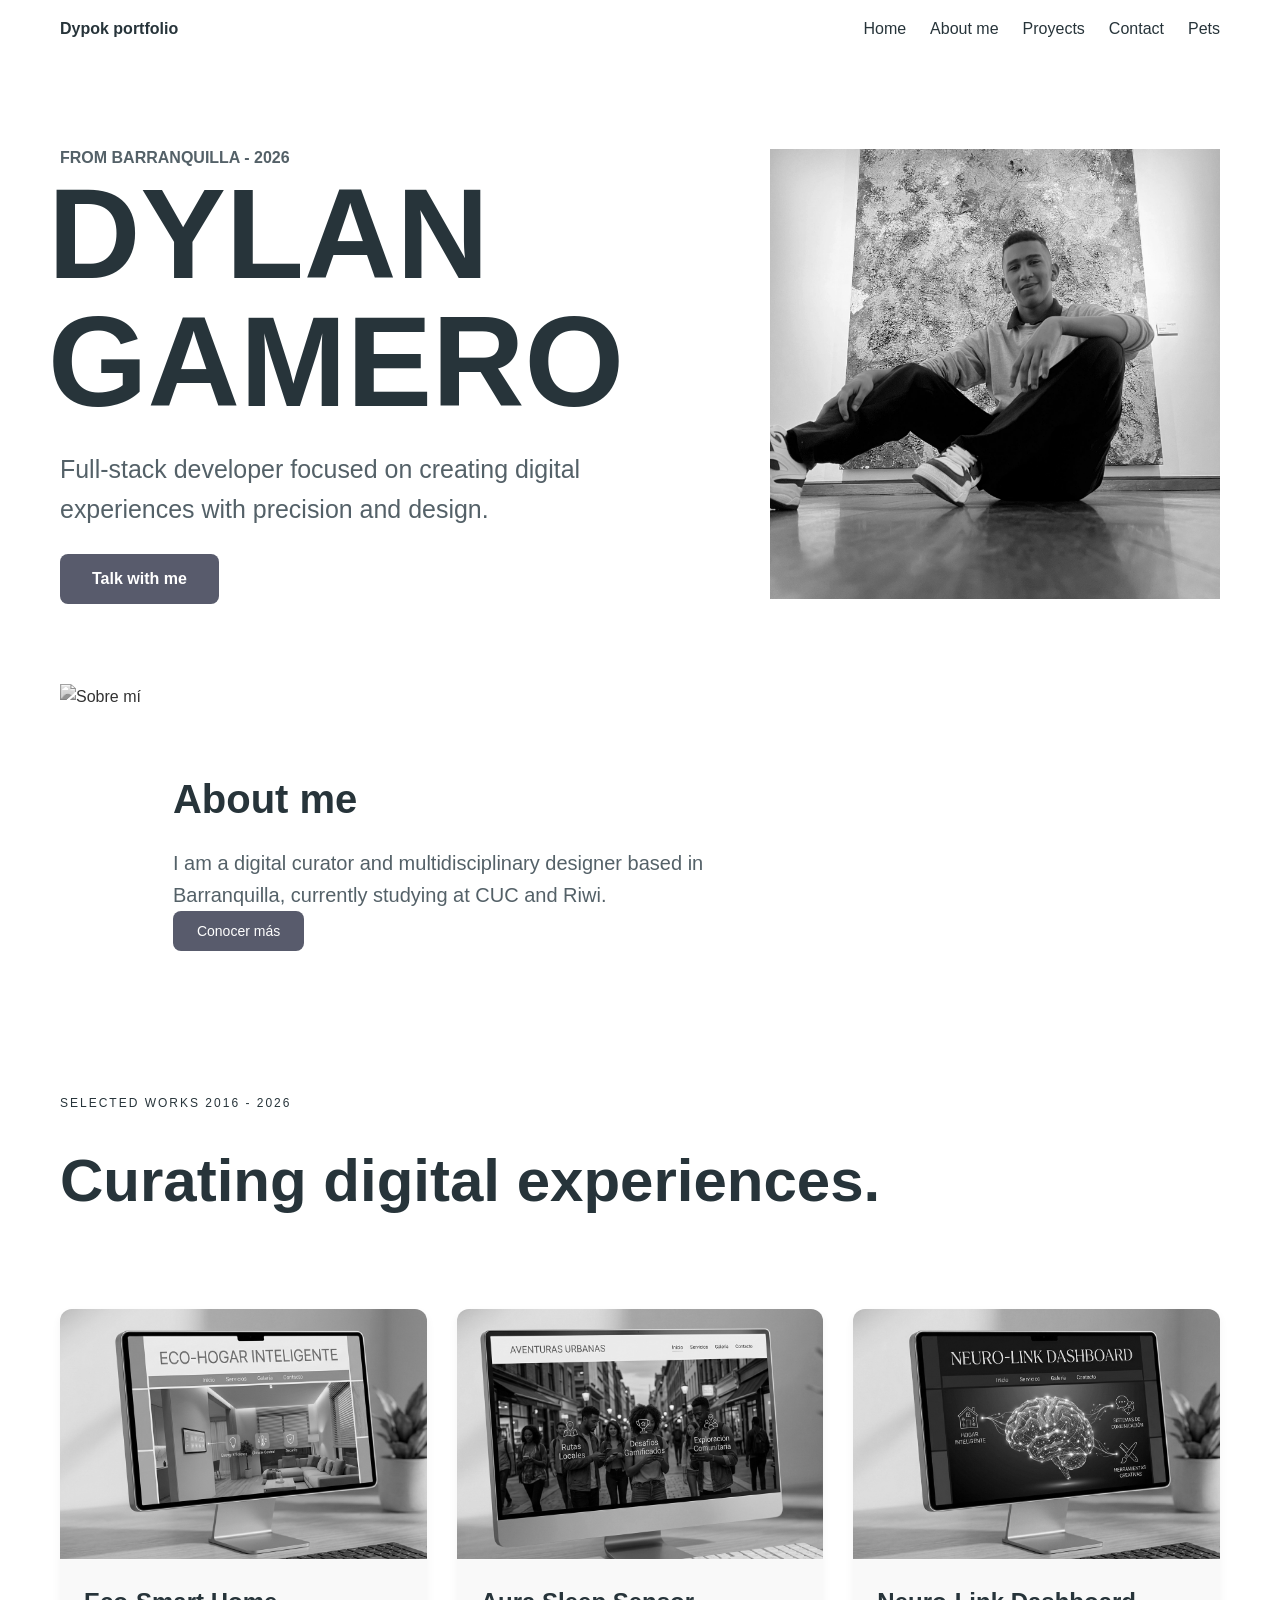
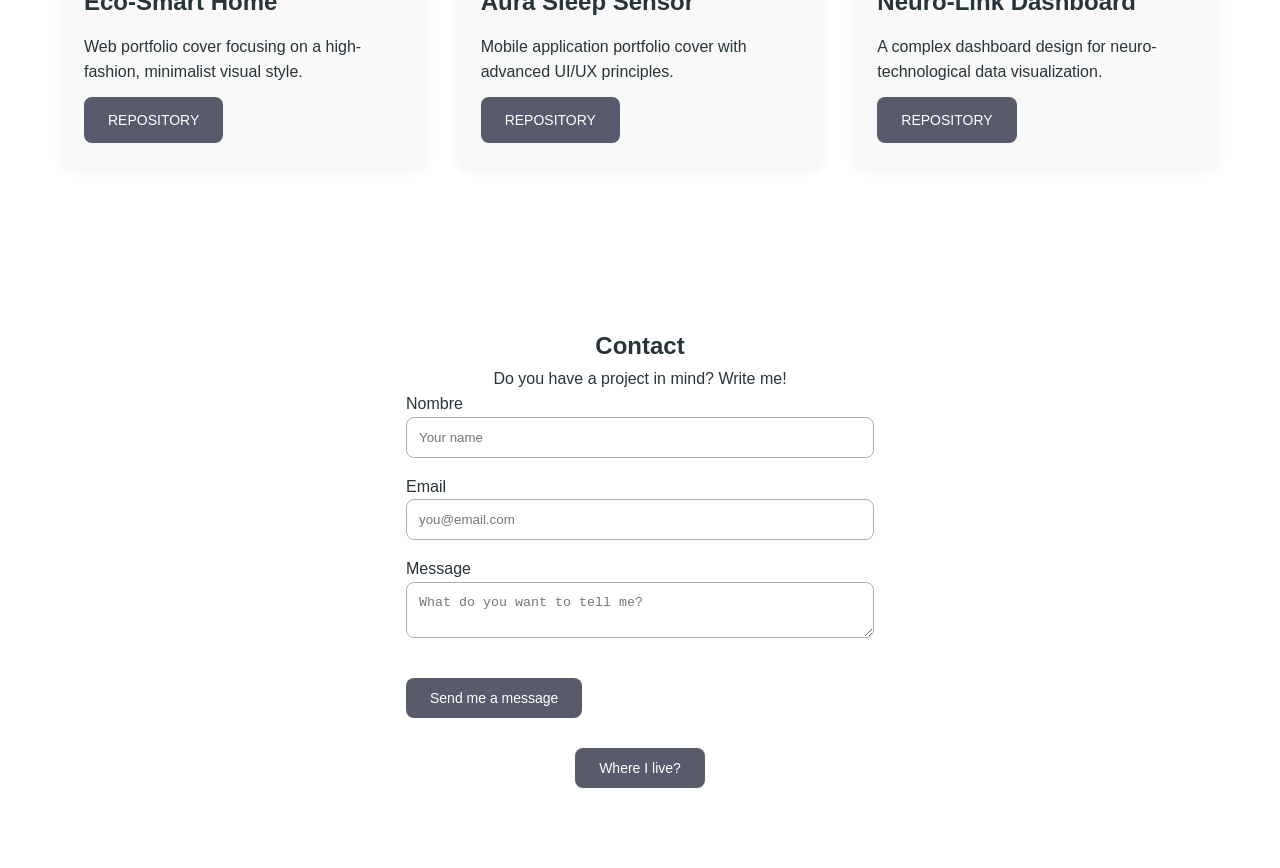
==== commit eaffe1bb: "add w3 changes" ====
--- a/index.html
+++ b/index.html
@@ -5,7 +5,7 @@
     <meta charset="UTF-8">
     <meta name="viewport" content="width=device-width, initial-scale=1.0">
     <link rel="stylesheet" href="src/css/style.css">
-    <title>Dylan Gamero | Portafolio</title>
+    <title>Dylan Gamero | Portfolio</title>
 </head>
 
 <body>
@@ -25,12 +25,12 @@
     <main>
         <section class="first_section">
             <div class="first_section_f">
-                <h4 class="lato-bold third_color">DE BARRANQUILLA - 2026</h4>
+                <h4 class="lato-bold third_color">FROM BARRANQUILLA - 2026</h4>
                 <h1 class="inter_font first_color">DYLAN <br> GAMERO</h1>
                 <p class="section_p third_color">Full-stack developer focused on creating digital experiences with
                     precision and design.</p>
-                <button class="button_1 lato-bold"
-                    onclick="alert('¡Gracias por visitar mi portafolio!')">Hablemos</button>
+                <button class="button_1 lato-bold" onclick="alert('¡Gracias por visitar mi portafolio!')">Talk with
+                    me</button>
             </div>
             <div class="first_section_s">
                 <img class="first_section_img" src="src/imgs/my_photo.webp" alt="Dylan Gamero">
@@ -65,7 +65,7 @@
                     <div class="card_1_section">
                         <h2>Eco-Smart Home</h2>
                         <p>Web portfolio cover focusing on a high-fashion, minimalist visual style.</p>
-                        <a class="button_2" target="_blank" href="https://github.com/dypokkk">REPOSITORIO</a>
+                        <a class="button_2" target="_blank" href="https://github.com/dypokkk">REPOSITORY</a>
                     </div>
                 </li>
 
@@ -76,7 +76,7 @@
                     <div class="card_1_section">
                         <h2>Aura Sleep Sensor</h2>
                         <p>Mobile application portfolio cover with advanced UI/UX principles.</p>
-                        <a class="button_2" target="_blank" href="https://github.com/dypokkk">REPOSITORIO</a>
+                        <a class="button_2" target="_blank" href="https://github.com/dypokkk">REPOSITORY</a>
                     </div>
                 </li>
 
@@ -87,7 +87,7 @@
                     <div class="card_1_section">
                         <h2>Neuro-Link Dashboard</h2>
                         <p>A complex dashboard design for neuro-technological data visualization.</p>
-                        <a class="button_2" target="_blank" href="https://github.com/dypokkk">REPOSITORIO</a>
+                        <a class="button_2" target="_blank" href="https://github.com/dypokkk">REPOSITORY</a>
                     </div>
                 </li>
             </ul>
@@ -112,20 +112,21 @@
                         <textarea id="mensaje" name="message" placeholder="What do you want to tell me?"
                             required></textarea>
                     </div>
-                    <button type="submit" class="button_2" style="margin-top: 16px;">Enviar mensaje</button>
+                    <button type="submit" class="button_2" style="margin-top: 16px;">Send me a message</button>
                 </form>
 
                 <div style="margin-top: 30px; text-align: center;">
-                    <button onclick="toggleContacto()" class="button_2">¿Dónde me ubico?</button>
-                    <p id="extra-info" style="display: none; margin-top: 15px; font-family: 'Lato', sans-serif;">
-                        📍 Actualmente en Barranquilla, Colombia 🇨🇴
+                    <button onclick="toggleContacto()" class="button_2">Where I live?</button>
+                    <p id="extra-info" style="display: none; margin-top: 15px;">
+                        I'm live in Barranquilla
                     </p>
                 </div>
             </div>
         </section>
     </main>
 
-    <script src="src/scripts/main.js"></script>
+    <script src="src/scripts/main.js">
+    </script>
 </body>
 
 </html>
